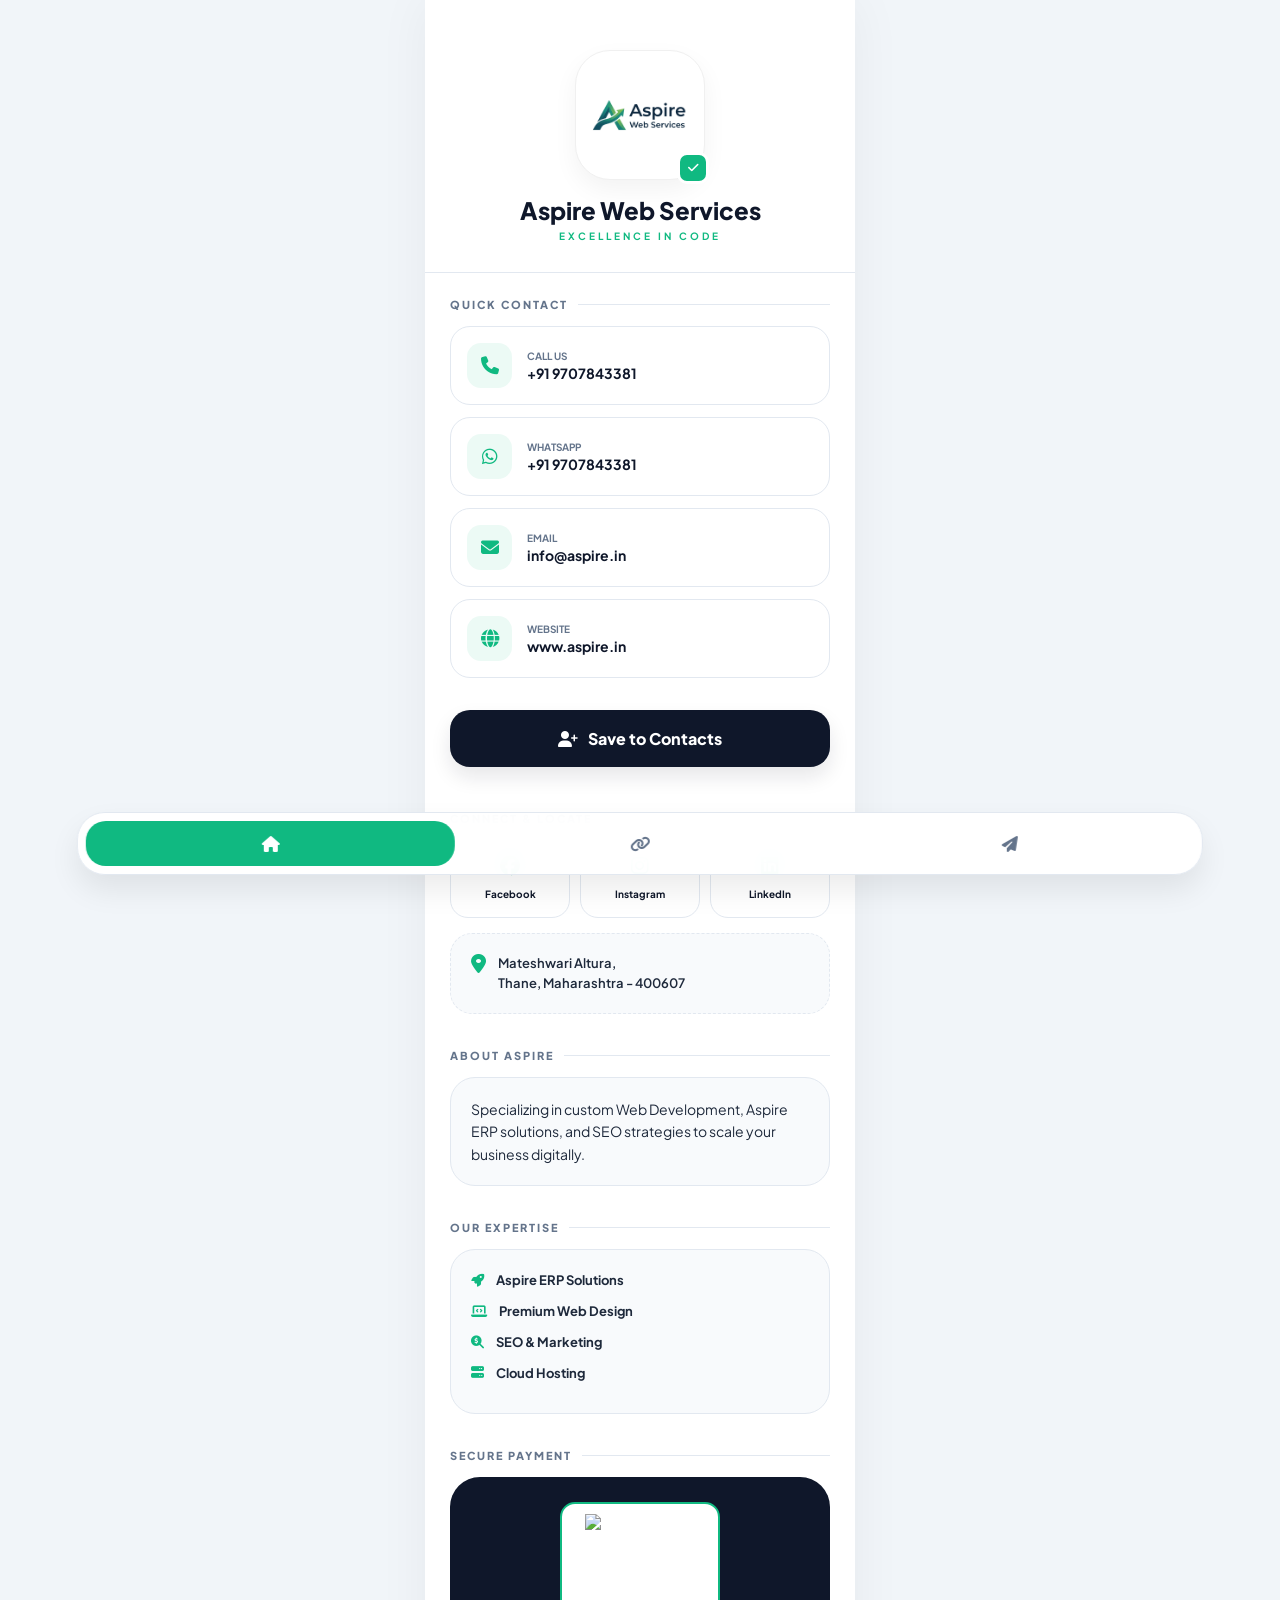
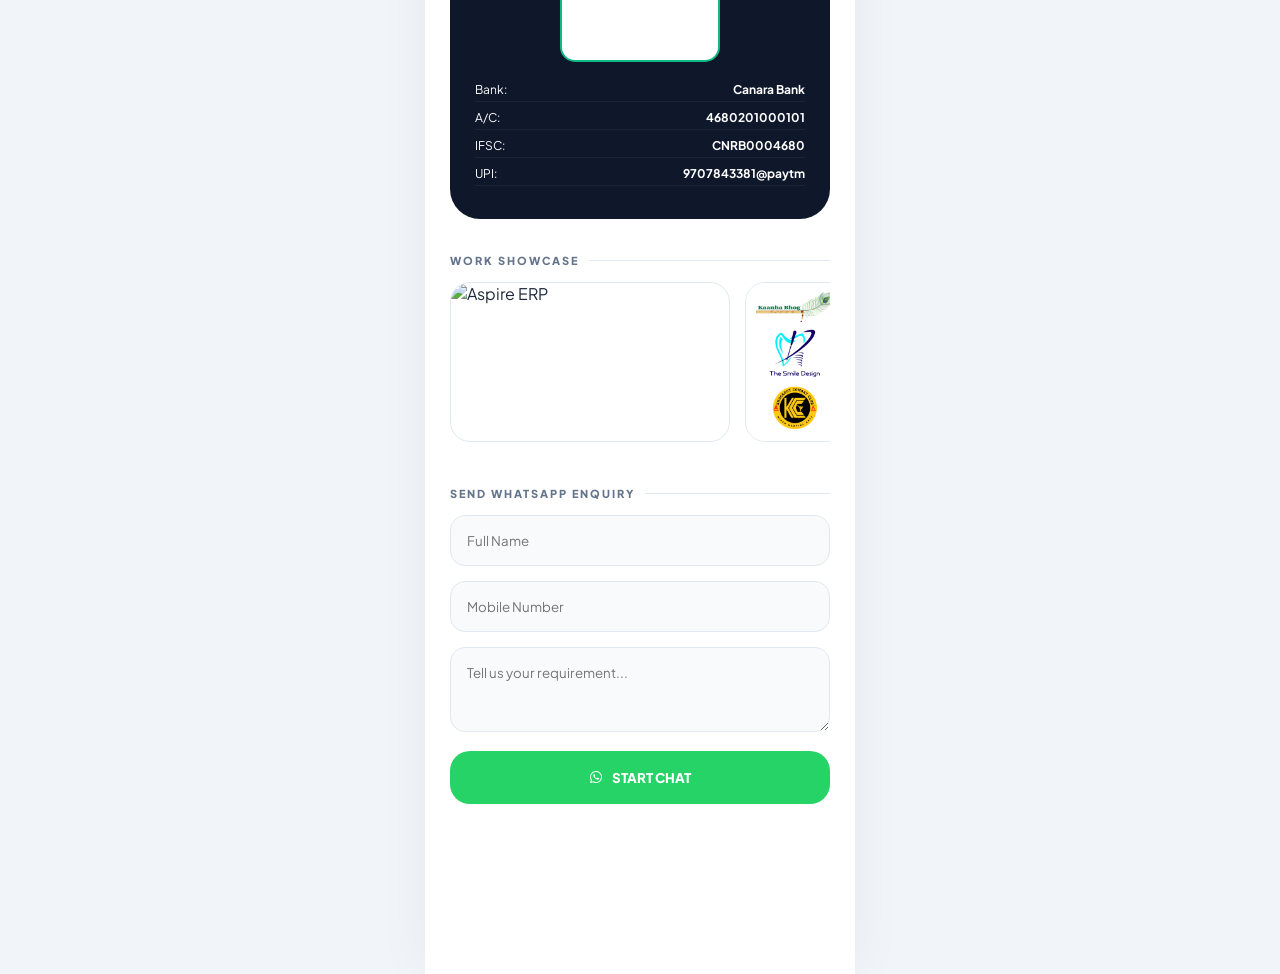
==== aspire-dvc.html @ 7f74c1c8 "Add files via upload" ====
<!DOCTYPE html>
<html lang="en">
<head>
    <meta charset="UTF-8">
    <meta name="viewport" content="width=device-width, initial-scale=1.0">
    <title>Aspire Web Services | Pro Digital Card</title>
    
    <link rel="stylesheet" href="https://cdnjs.cloudflare.com/ajax/libs/font-awesome/6.5.1/css/all.min.css">
    <link href="https://fonts.googleapis.com/css2?family=Plus+Jakarta+Sans:wght@300;400;600;800&display=swap" rel="stylesheet">
    
    <style>
        :root {
            --bg-body: #F1F5F9;
            --bg-card: #FFFFFF;
            --teal: #10B981;
            --blue-navy: #0F172A;
            --text-main: #1E293B;
            --text-sub: #64748B;
            --border: #E2E8F0;
        }

        * { margin: 0; padding: 0; box-sizing: border-box; font-family: 'Plus Jakarta Sans', sans-serif; scroll-behavior: smooth; }
        body { background: var(--bg-body); color: var(--text-main); display: flex; justify-content: center; }

        .app-shell { width: 100%; max-width: 430px; background: var(--bg-card); min-height: 100vh; position: relative; padding-bottom: 110px; box-shadow: 0 0 50px rgba(0,0,0,0.05); }

        /* --- HEADER --- */
        .header { padding: 50px 25px 30px; text-align: center; border-bottom: 1px solid var(--border); }
        .profile-wrap { width: 130px; height: 130px; margin: 0 auto 15px; background: #fff; border-radius: 35px; padding: 10px; box-shadow: 0 10px 25px rgba(0,0,0,0.05); border: 1px solid #f0f0f0; position: relative; }
        .profile-wrap img { width: 100%; height: 100%; border-radius: 25px; object-fit: contain; }
        .v-badge { position: absolute; bottom: -5px; right: -5px; background: var(--teal); width: 32px; height: 32px; border-radius: 10px; display: flex; align-items: center; justify-content: center; border: 3px solid #fff; color: #fff; font-size: 12px; }
        .name { font-size: 24px; font-weight: 800; color: var(--blue-navy); }
        .tag { color: var(--teal); font-size: 10px; font-weight: 700; letter-spacing: 3px; text-transform: uppercase; margin-top: 5px; }

        /* --- SECTIONS --- */
        .section { padding: 25px 25px 10px; }
        .sec-h { font-size: 11px; font-weight: 800; color: var(--text-sub); letter-spacing: 2px; text-transform: uppercase; margin-bottom: 15px; display: flex; align-items: center; gap: 10px; }
        .sec-h::after { content: ''; flex: 1; height: 1px; background: var(--border); }

        /* --- INFO CARDS --- */
        .info-card { display: flex; align-items: center; padding: 16px; background: #fff; border: 1px solid var(--border); border-radius: 20px; margin-bottom: 12px; text-decoration: none; transition: 0.3s; }
        .info-card:active { background: #f8fafc; border-color: var(--teal); }
        .info-icon { width: 45px; height: 45px; background: rgba(16, 185, 129, 0.08); border-radius: 14px; display: flex; align-items: center; justify-content: center; font-size: 18px; color: var(--teal); margin-right: 15px; }
        .info-data span { display: block; font-size: 10px; font-weight: 700; color: var(--text-sub); text-transform: uppercase; }
        .info-data b { display: block; font-size: 14px; color: var(--blue-navy); margin-top: 2px; }

        /* --- SAVE CONTACT --- */
        .action-wrap { padding: 10px 25px 20px; }
        .save-btn { width: 100%; padding: 18px; background: var(--blue-navy); color: #fff; border-radius: 20px; text-align: center; font-weight: 800; text-decoration: none; display: flex; align-items: center; justify-content: center; gap: 10px; box-shadow: 0 10px 20px rgba(15, 23, 42, 0.1); }

        /* --- SOCIAL & ADDRESS --- */
        .social-grid { display: grid; grid-template-columns: repeat(3, 1fr); gap: 10px; margin-bottom: 15px; }
        .social-btn { padding: 15px; background: #fff; border: 1px solid var(--border); border-radius: 18px; text-align: center; text-decoration: none; }
        .social-btn i { font-size: 20px; color: var(--teal); margin-bottom: 5px; display: block; }
        .social-btn span { font-size: 10px; font-weight: 700; color: var(--blue-navy); }

        .address-box { padding: 20px; background: #F8FAFC; border: 1px dashed var(--border); border-radius: 22px; display: flex; gap: 12px; }
        .address-box i { color: var(--teal); font-size: 20px; }
        .address-box p { font-size: 13px; font-weight: 600; line-height: 1.5; }

        /* --- ABOUT & SERVICES --- */
        .card-box { padding: 20px; background: #F8FAFC; border: 1px solid var(--border); border-radius: 25px; font-size: 14px; color: var(--text-main); line-height: 1.6; }
        .service-item { display: flex; align-items: center; gap: 12px; margin-bottom: 10px; font-weight: 700; font-size: 13px; }
        .service-item i { color: var(--teal); }

        /* --- PAYMENT --- */
        .pay-card { background: var(--blue-navy); color: #fff; padding: 25px; border-radius: 30px; text-align: center; }
        .qr-box { width: 160px; height: 160px; background: #fff; margin: 0 auto 20px; border-radius: 15px; padding: 10px; border: 2px solid var(--teal); }
        .qr-box img { width: 100%; height: 100%; object-fit: contain; }
        .pay-row { display: flex; justify-content: space-between; font-size: 12px; margin-bottom: 8px; border-bottom: 1px solid rgba(255,255,255,0.05); padding-bottom: 4px; }

        /* --- GALLERY --- */
        .gallery { display: flex; overflow-x: auto; gap: 15px; padding-bottom: 10px; scrollbar-width: none; }
        .gallery::-webkit-scrollbar { display: none; }
        .gallery-item { min-width: 280px; height: 160px; border-radius: 20px; overflow: hidden; border: 1px solid var(--border); }
        .gallery-item img { width: 100%; height: 100%; object-fit: cover; }

        /* --- FORM --- */
        .input-group { margin-bottom: 15px; }
        .input-group input, .input-group textarea { width: 100%; padding: 16px; border-radius: 15px; border: 1px solid var(--border); background: #F8FAFC; outline: none; }
        .wa-btn { width: 100%; padding: 18px; background: #25D366; color: #fff; border: none; border-radius: 20px; font-weight: 800; cursor: pointer; display: flex; align-items: center; justify-content: center; gap: 10px; }

        /* --- NAV --- */
        .nav-dock { position: fixed; bottom: 25px; left: 50%; transform: translateX(-50%); width: 88%; background: rgba(255,255,255,0.96); backdrop-filter: blur(15px); border: 1px solid var(--border); border-radius: 28px; display: flex; justify-content: space-around; padding: 8px; box-shadow: 0 15px 30px rgba(0,0,0,0.08); z-index: 1000; }
        .nav-link { color: var(--text-sub); text-decoration: none; padding: 12px; border-radius: 20px; flex: 1; text-align: center; }
        .nav-link.active { background: var(--teal); color: #fff; }
    </style>
</head>
<body>

<div class="app-shell">
    <header class="header" id="home">
        <div class="profile-wrap"><img src="images/Logo.png" alt="Logo"><div class="v-badge"><i class="fas fa-check"></i></div></div>
        <h1 class="name">Aspire Web Services</h1>
        <p class="tag">Excellence in Code</p>
    </header>

    <section class="section">
        <span class="sec-h">Quick Contact</span>
        <a href="tel:+919707843381" class="info-card">
            <div class="info-icon"><i class="fas fa-phone"></i></div>
            <div class="info-data"><span>Call Us</span><b>+91 9707843381</b></div>
        </a>
        <a href="https://wa.me/919707843381" class="info-card">
            <div class="info-icon"><i class="fab fa-whatsapp"></i></div>
            <div class="info-data"><span>WhatsApp</span><b>+91 9707843381</b></div>
        </a>
        <a href="mailto:info@aspire.in" class="info-card">
            <div class="info-icon"><i class="fas fa-envelope"></i></div>
            <div class="info-data"><span>Email</span><b>info@aspire.in</b></div>
        </a>
        <a href="https://www.aspire.in" class="info-card">
            <div class="info-icon"><i class="fas fa-globe"></i></div>
            <div class="info-data"><span>Website</span><b>www.aspire.in</b></div>
        </a>
    </section>

    <div class="action-wrap">
        <a href="#" class="save-btn vcard-download"><i class="fas fa-user-plus"></i> Save to Contacts</a>
    </div>

    <section class="section" id="links">
        <span class="sec-h">Connect & Locate</span>
        <div class="social-grid">
            <a href="#" class="social-btn"><i class="fab fa-facebook"></i><span>Facebook</span></a>
            <a href="#" class="social-btn"><i class="fab fa-instagram"></i><span>Instagram</span></a>
            <a href="#" class="social-btn"><i class="fab fa-linkedin"></i><span>LinkedIn</span></a>
        </div>
        <div class="address-box">
            <i class="fas fa-location-dot"></i>
            <p>Mateshwari Altura, <br>Thane, Maharashtra - 400607</p>
        </div>
    </section>

    <section class="section">
        <span class="sec-h">About Aspire</span>
        <div class="card-box">
            Specializing in custom Web Development, Aspire ERP solutions, and SEO strategies to scale your business digitally.
        </div>
    </section>

    <section class="section">
        <span class="sec-h">Our Expertise</span>
        <div class="card-box">
            <div class="service-item"><i class="fas fa-rocket"></i> Aspire ERP Solutions</div>
            <div class="service-item"><i class="fas fa-laptop-code"></i> Premium Web Design</div>
            <div class="service-item"><i class="fas fa-search-dollar"></i> SEO & Marketing</div>
            <div class="service-item"><i class="fas fa-server"></i> Cloud Hosting</div>
        </div>
    </section>

    <section class="section">
        <span class="sec-h">Secure Payment</span>
        <div class="pay-card">
            <div class="qr-box">
                <img src="images/payqr.jpeg" alt="Payment QR">
            </div>
            <div class="pay-row">Bank: <b>Canara Bank</b></div>
            <div class="pay-row">A/C: <b>4680201000101</b></div>
            <div class="pay-row">IFSC: <b>CNRB0004680</b></div>
            <div class="pay-row">UPI: <b>9707843381@paytm</b></div>
        </div>
    </section>

    <section class="section">
        <span class="sec-h">Work Showcase</span>
        <div class="gallery">
            <div class="gallery-item"><img src="images/erp-mockup.png" alt="Aspire ERP"></div>
            <div class="gallery-item"><img src="images/logodesigns.png" alt="Logo Portfolio"></div>
        </div>
    </section>

    <section class="section" id="contact" style="margin-bottom: 50px;">
        <span class="sec-h">Send WhatsApp Enquiry</span>
        <div class="input-group"><input type="text" id="wa-name" placeholder="Full Name"></div>
        <div class="input-group"><input type="tel" id="wa-phone" placeholder="Mobile Number"></div>
        <div class="input-group"><textarea id="wa-msg" rows="3" placeholder="Tell us your requirement..."></textarea></div>
        <button class="wa-btn" onclick="sendToWhatsApp()">
            <i class="fab fa-whatsapp"></i> START CHAT
        </button>
    </section>

    <nav class="nav-dock">
        <a href="#home" class="nav-link active"><i class="fas fa-home"></i></a>
        <a href="#links" class="nav-link"><i class="fas fa-link"></i></a>
        <a href="#contact" class="nav-link"><i class="fas fa-paper-plane"></i></a>
    </nav>
</div>

<script>
    function sendToWhatsApp() {
        const name = document.getElementById('wa-name').value;
        const phone = document.getElementById('wa-phone').value;
        const msg = document.getElementById('wa-msg').value;
        const number = "919707843381";
        const text = `*New Enquiry*%0A*Name:* ${name}%0A*Phone:* ${phone}%0A*Message:* ${msg}`;
        window.open(`https://wa.me/${number}?text=${text}`, '_blank');
    }

    document.querySelector('.vcard-download').addEventListener('click', function(e) {
        e.preventDefault();
        var vcard = "BEGIN:VCARD\nVERSION:3.0\nFN:Aspire Web Services\nTEL:+919707843381\nADR:;;Mateshwari Altura;Thane;Maharashtra;400607;India\nEND:VCARD";
        var blob = new Blob([vcard], { type: "text/vcard" });
        var url = window.URL.createObjectURL(blob);
        var a = document.createElement("a");
        a.href = url; a.download = "Aspire_Contact.vcf";
        document.body.appendChild(a); a.click();
    });
</script>

</body>
</html>
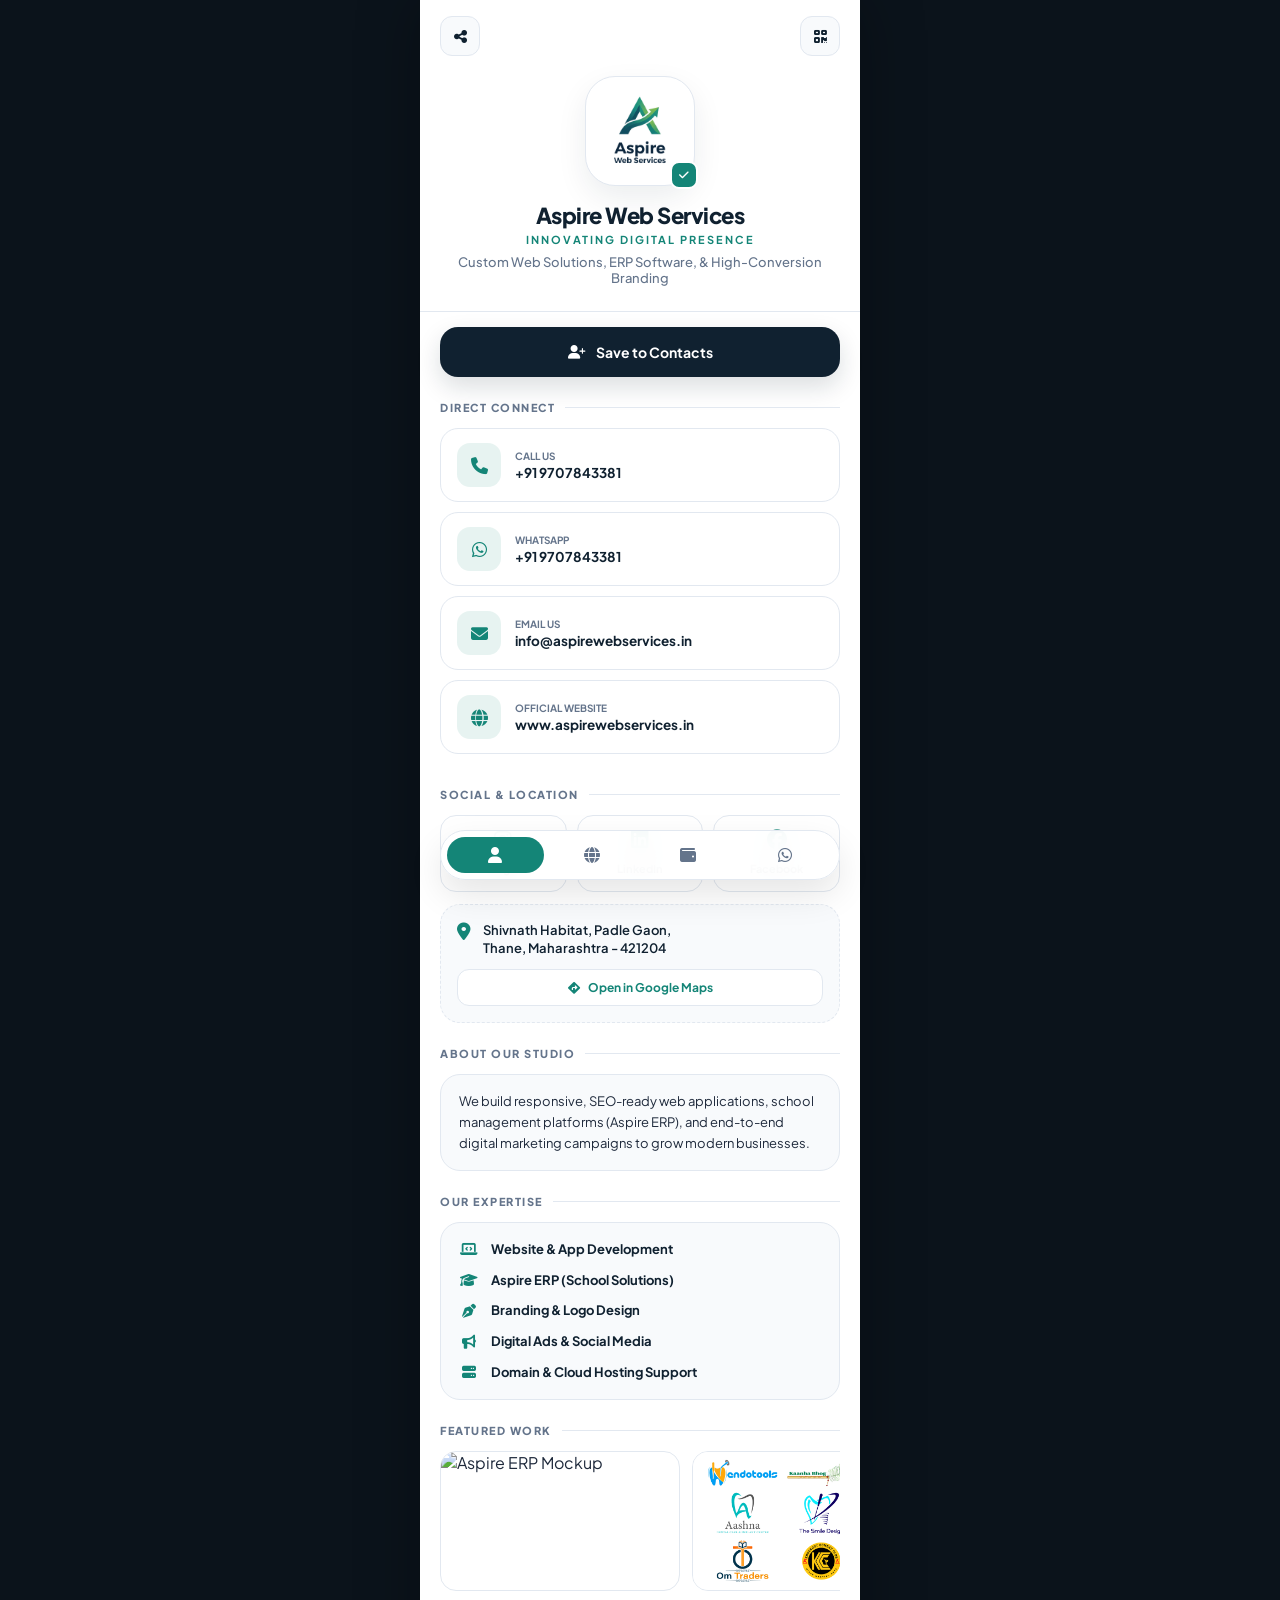
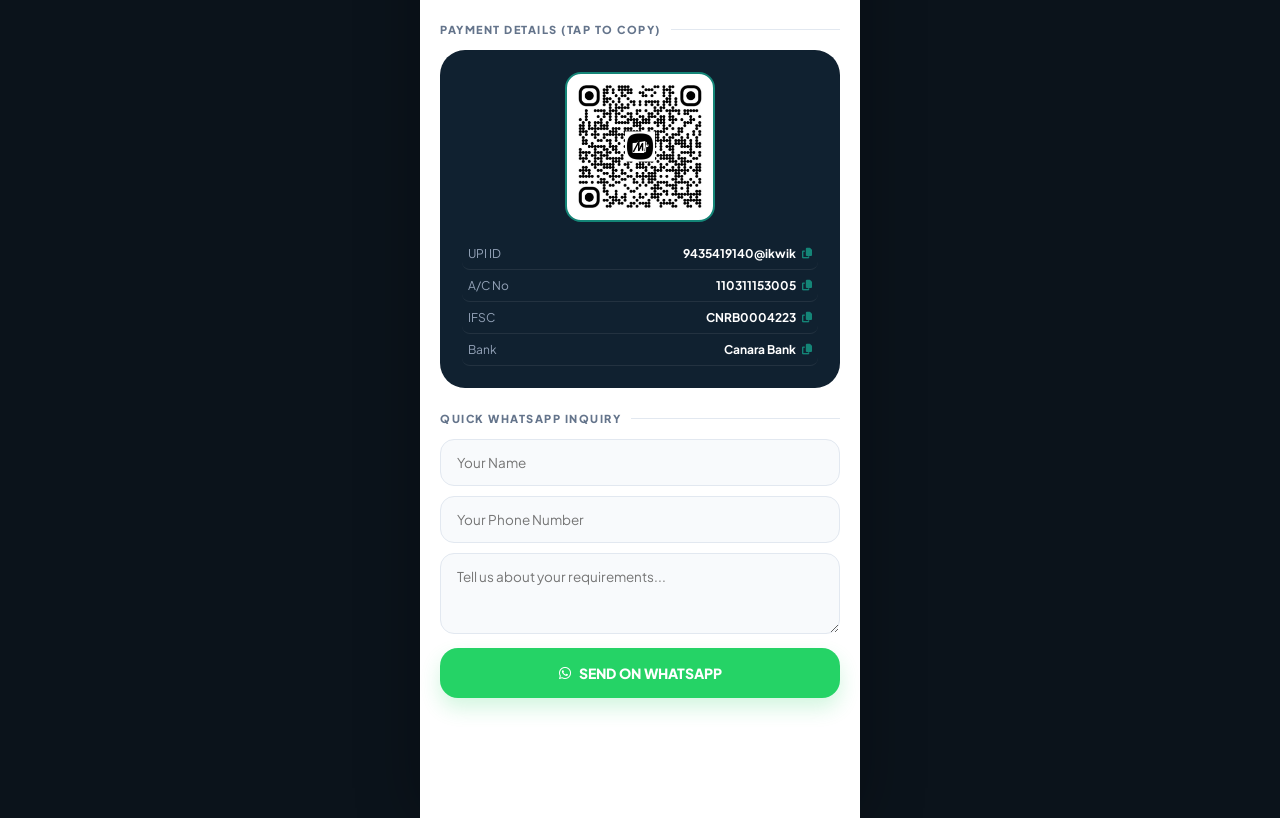
==== commit 279df8f6: "Update aspire-dvc.html" ====
--- a/aspire-dvc.html
+++ b/aspire-dvc.html
@@ -1,212 +1,866 @@
 <!DOCTYPE html>
 <html lang="en">
 <head>
-    <meta charset="UTF-8">
-    <meta name="viewport" content="width=device-width, initial-scale=1.0">
-    <title>Aspire Web Services | Pro Digital Card</title>
-    
-    <link rel="stylesheet" href="https://cdnjs.cloudflare.com/ajax/libs/font-awesome/6.5.1/css/all.min.css">
-    <link href="https://fonts.googleapis.com/css2?family=Plus+Jakarta+Sans:wght@300;400;600;800&display=swap" rel="stylesheet">
-    
-    <style>
-        :root {
-            --bg-body: #F1F5F9;
-            --bg-card: #FFFFFF;
-            --teal: #10B981;
-            --blue-navy: #0F172A;
-            --text-main: #1E293B;
-            --text-sub: #64748B;
-            --border: #E2E8F0;
-        }
-
-        * { margin: 0; padding: 0; box-sizing: border-box; font-family: 'Plus Jakarta Sans', sans-serif; scroll-behavior: smooth; }
-        body { background: var(--bg-body); color: var(--text-main); display: flex; justify-content: center; }
-
-        .app-shell { width: 100%; max-width: 430px; background: var(--bg-card); min-height: 100vh; position: relative; padding-bottom: 110px; box-shadow: 0 0 50px rgba(0,0,0,0.05); }
-
-        /* --- HEADER --- */
-        .header { padding: 50px 25px 30px; text-align: center; border-bottom: 1px solid var(--border); }
-        .profile-wrap { width: 130px; height: 130px; margin: 0 auto 15px; background: #fff; border-radius: 35px; padding: 10px; box-shadow: 0 10px 25px rgba(0,0,0,0.05); border: 1px solid #f0f0f0; position: relative; }
-        .profile-wrap img { width: 100%; height: 100%; border-radius: 25px; object-fit: contain; }
-        .v-badge { position: absolute; bottom: -5px; right: -5px; background: var(--teal); width: 32px; height: 32px; border-radius: 10px; display: flex; align-items: center; justify-content: center; border: 3px solid #fff; color: #fff; font-size: 12px; }
-        .name { font-size: 24px; font-weight: 800; color: var(--blue-navy); }
-        .tag { color: var(--teal); font-size: 10px; font-weight: 700; letter-spacing: 3px; text-transform: uppercase; margin-top: 5px; }
-
-        /* --- SECTIONS --- */
-        .section { padding: 25px 25px 10px; }
-        .sec-h { font-size: 11px; font-weight: 800; color: var(--text-sub); letter-spacing: 2px; text-transform: uppercase; margin-bottom: 15px; display: flex; align-items: center; gap: 10px; }
-        .sec-h::after { content: ''; flex: 1; height: 1px; background: var(--border); }
-
-        /* --- INFO CARDS --- */
-        .info-card { display: flex; align-items: center; padding: 16px; background: #fff; border: 1px solid var(--border); border-radius: 20px; margin-bottom: 12px; text-decoration: none; transition: 0.3s; }
-        .info-card:active { background: #f8fafc; border-color: var(--teal); }
-        .info-icon { width: 45px; height: 45px; background: rgba(16, 185, 129, 0.08); border-radius: 14px; display: flex; align-items: center; justify-content: center; font-size: 18px; color: var(--teal); margin-right: 15px; }
-        .info-data span { display: block; font-size: 10px; font-weight: 700; color: var(--text-sub); text-transform: uppercase; }
-        .info-data b { display: block; font-size: 14px; color: var(--blue-navy); margin-top: 2px; }
-
-        /* --- SAVE CONTACT --- */
-        .action-wrap { padding: 10px 25px 20px; }
-        .save-btn { width: 100%; padding: 18px; background: var(--blue-navy); color: #fff; border-radius: 20px; text-align: center; font-weight: 800; text-decoration: none; display: flex; align-items: center; justify-content: center; gap: 10px; box-shadow: 0 10px 20px rgba(15, 23, 42, 0.1); }
-
-        /* --- SOCIAL & ADDRESS --- */
-        .social-grid { display: grid; grid-template-columns: repeat(3, 1fr); gap: 10px; margin-bottom: 15px; }
-        .social-btn { padding: 15px; background: #fff; border: 1px solid var(--border); border-radius: 18px; text-align: center; text-decoration: none; }
-        .social-btn i { font-size: 20px; color: var(--teal); margin-bottom: 5px; display: block; }
-        .social-btn span { font-size: 10px; font-weight: 700; color: var(--blue-navy); }
-
-        .address-box { padding: 20px; background: #F8FAFC; border: 1px dashed var(--border); border-radius: 22px; display: flex; gap: 12px; }
-        .address-box i { color: var(--teal); font-size: 20px; }
-        .address-box p { font-size: 13px; font-weight: 600; line-height: 1.5; }
-
-        /* --- ABOUT & SERVICES --- */
-        .card-box { padding: 20px; background: #F8FAFC; border: 1px solid var(--border); border-radius: 25px; font-size: 14px; color: var(--text-main); line-height: 1.6; }
-        .service-item { display: flex; align-items: center; gap: 12px; margin-bottom: 10px; font-weight: 700; font-size: 13px; }
-        .service-item i { color: var(--teal); }
-
-        /* --- PAYMENT --- */
-        .pay-card { background: var(--blue-navy); color: #fff; padding: 25px; border-radius: 30px; text-align: center; }
-        .qr-box { width: 160px; height: 160px; background: #fff; margin: 0 auto 20px; border-radius: 15px; padding: 10px; border: 2px solid var(--teal); }
-        .qr-box img { width: 100%; height: 100%; object-fit: contain; }
-        .pay-row { display: flex; justify-content: space-between; font-size: 12px; margin-bottom: 8px; border-bottom: 1px solid rgba(255,255,255,0.05); padding-bottom: 4px; }
-
-        /* --- GALLERY --- */
-        .gallery { display: flex; overflow-x: auto; gap: 15px; padding-bottom: 10px; scrollbar-width: none; }
-        .gallery::-webkit-scrollbar { display: none; }
-        .gallery-item { min-width: 280px; height: 160px; border-radius: 20px; overflow: hidden; border: 1px solid var(--border); }
-        .gallery-item img { width: 100%; height: 100%; object-fit: cover; }
-
-        /* --- FORM --- */
-        .input-group { margin-bottom: 15px; }
-        .input-group input, .input-group textarea { width: 100%; padding: 16px; border-radius: 15px; border: 1px solid var(--border); background: #F8FAFC; outline: none; }
-        .wa-btn { width: 100%; padding: 18px; background: #25D366; color: #fff; border: none; border-radius: 20px; font-weight: 800; cursor: pointer; display: flex; align-items: center; justify-content: center; gap: 10px; }
-
-        /* --- NAV --- */
-        .nav-dock { position: fixed; bottom: 25px; left: 50%; transform: translateX(-50%); width: 88%; background: rgba(255,255,255,0.96); backdrop-filter: blur(15px); border: 1px solid var(--border); border-radius: 28px; display: flex; justify-content: space-around; padding: 8px; box-shadow: 0 15px 30px rgba(0,0,0,0.08); z-index: 1000; }
-        .nav-link { color: var(--text-sub); text-decoration: none; padding: 12px; border-radius: 20px; flex: 1; text-align: center; }
-        .nav-link.active { background: var(--teal); color: #fff; }
-    </style>
+  <meta charset="UTF-8">
+  <meta name="viewport" content="width=device-width, initial-scale=1.0, maximum-scale=1.0, user-scalable=no">
+  <title>Aspire Web Services | Pro Digital Card</title>
+  <meta name="theme-color" content="#102130">
+  <meta name="description" content="Digital Business Card of Aspire Web Services - Web Development, Branding, and Aspire ERP Solutions in Thane, Maharashtra.">
+  
+  <link rel="stylesheet" href="https://cdnjs.cloudflare.com/ajax/libs/font-awesome/6.5.1/css/all.min.css">
+  <link rel="preconnect" href="https://fonts.googleapis.com">
+  <link rel="preconnect" href="https://fonts.gstatic.com" crossorigin>
+  <link href="https://fonts.googleapis.com/css2?family=Plus+Jakarta+Sans:wght@400;500;600;700;800&display=swap" rel="stylesheet">
+  
+  <style>
+    :root {
+      --bg-body: #0b131b;
+      --bg-card: #FFFFFF;
+      --primary-teal: #148577;
+      --teal-light: rgba(20, 133, 119, 0.1);
+      --secondary-navy: #102130;
+      --text-main: #1e293b;
+      --text-sub: #64748b;
+      --border: #e2e8f0;
+      --surface: #f8fafc;
+      --whatsapp: #25D366;
+    }
+
+    * {
+      margin: 0;
+      padding: 0;
+      box-sizing: border-box;
+      font-family: 'Plus Jakarta Sans', sans-serif;
+      -webkit-tap-highlight-color: transparent;
+    }
+
+    html {
+      scroll-behavior: smooth;
+    }
+
+    body {
+      background: var(--bg-body);
+      color: var(--text-main);
+      display: flex;
+      justify-content: center;
+      min-height: 100vh;
+      padding: 0;
+    }
+
+    .app-shell {
+      width: 100%;
+      max-width: 440px;
+      background: var(--bg-card);
+      min-height: 100vh;
+      position: relative;
+      padding-bottom: 120px;
+      box-shadow: 0 0 60px rgba(0, 0, 0, 0.3);
+    }
+
+    /* Top Utility Actions */
+    .top-actions {
+      display: flex;
+      justify-content: space-between;
+      align-items: center;
+      padding: 16px 20px 0;
+    }
+
+    .icon-btn {
+      width: 40px;
+      height: 40px;
+      border-radius: 12px;
+      background: var(--surface);
+      border: 1px solid var(--border);
+      color: var(--secondary-navy);
+      display: flex;
+      align-items: center;
+      justify-content: center;
+      cursor: pointer;
+      font-size: 15px;
+      transition: all 0.2s ease;
+    }
+
+    .icon-btn:active {
+      transform: scale(0.92);
+      background: var(--teal-light);
+      color: var(--primary-teal);
+    }
+
+    /* Header */
+    .header {
+      padding: 20px 25px 25px;
+      text-align: center;
+      border-bottom: 1px solid var(--border);
+    }
+
+    .profile-wrap {
+      width: 110px;
+      height: 110px;
+      margin: 0 auto 15px;
+      background: #fff;
+      border-radius: 30px;
+      padding: 8px;
+      box-shadow: 0 12px 30px rgba(16, 33, 48, 0.08);
+      border: 1px solid var(--border);
+      position: relative;
+    }
+
+    .profile-wrap img {
+      width: 100%;
+      height: 100%;
+      border-radius: 22px;
+      object-fit: contain;
+    }
+
+    .v-badge {
+      position: absolute;
+      bottom: -4px;
+      right: -4px;
+      background: var(--primary-teal);
+      width: 28px;
+      height: 28px;
+      border-radius: 9px;
+      display: flex;
+      align-items: center;
+      justify-content: center;
+      border: 2px solid #fff;
+      color: #fff;
+      font-size: 11px;
+    }
+
+    .name {
+      font-size: 22px;
+      font-weight: 800;
+      color: var(--secondary-navy);
+      letter-spacing: -0.5px;
+    }
+
+    .tag {
+      color: var(--primary-teal);
+      font-size: 11px;
+      font-weight: 700;
+      letter-spacing: 2px;
+      text-transform: uppercase;
+      margin-top: 4px;
+    }
+
+    .sub-bio {
+      font-size: 13px;
+      color: var(--text-sub);
+      margin-top: 8px;
+      font-weight: 500;
+      padding: 0 10px;
+    }
+
+    /* Section Layout */
+    .section {
+      padding: 24px 20px 0;
+    }
+
+    .sec-h {
+      font-size: 11px;
+      font-weight: 800;
+      color: var(--text-sub);
+      letter-spacing: 1.5px;
+      text-transform: uppercase;
+      margin-bottom: 14px;
+      display: flex;
+      align-items: center;
+      gap: 10px;
+    }
+
+    .sec-h::after {
+      content: '';
+      flex: 1;
+      height: 1px;
+      background: var(--border);
+    }
+
+    /* Info Cards */
+    .info-card {
+      display: flex;
+      align-items: center;
+      padding: 14px 16px;
+      background: #fff;
+      border: 1px solid var(--border);
+      border-radius: 18px;
+      margin-bottom: 10px;
+      text-decoration: none;
+      transition: transform 0.2s ease, border-color 0.2s ease;
+    }
+
+    .info-card:active {
+      transform: scale(0.98);
+      border-color: var(--primary-teal);
+      background: var(--surface);
+    }
+
+    .info-icon {
+      width: 44px;
+      height: 44px;
+      background: var(--teal-light);
+      border-radius: 13px;
+      display: flex;
+      align-items: center;
+      justify-content: center;
+      font-size: 17px;
+      color: var(--primary-teal);
+      margin-right: 14px;
+      flex-shrink: 0;
+    }
+
+    .info-data span {
+      display: block;
+      font-size: 10px;
+      font-weight: 700;
+      color: var(--text-sub);
+      text-transform: uppercase;
+    }
+
+    .info-data b {
+      display: block;
+      font-size: 13.5px;
+      color: var(--secondary-navy);
+      margin-top: 2px;
+      word-break: break-all;
+    }
+
+    /* Save Contact Button */
+    .action-wrap {
+      padding: 15px 20px 0;
+    }
+
+    .save-btn {
+      width: 100%;
+      padding: 16px;
+      background: var(--secondary-navy);
+      color: #fff;
+      border-radius: 18px;
+      text-align: center;
+      font-weight: 700;
+      font-size: 14px;
+      border: none;
+      cursor: pointer;
+      display: flex;
+      align-items: center;
+      justify-content: center;
+      gap: 10px;
+      box-shadow: 0 10px 25px rgba(16, 33, 48, 0.15);
+      transition: transform 0.2s ease, background-color 0.2s ease;
+    }
+
+    .save-btn:active {
+      transform: scale(0.98);
+      background: #193147;
+    }
+
+    /* Social Grid */
+    .social-grid {
+      display: grid;
+      grid-template-columns: repeat(3, 1fr);
+      gap: 10px;
+      margin-bottom: 12px;
+    }
+
+    .social-btn {
+      padding: 14px 10px;
+      background: #fff;
+      border: 1px solid var(--border);
+      border-radius: 16px;
+      text-align: center;
+      text-decoration: none;
+      transition: all 0.2s ease;
+    }
+
+    .social-btn:active {
+      transform: scale(0.95);
+      border-color: var(--primary-teal);
+      background: var(--surface);
+    }
+
+    .social-btn i {
+      font-size: 20px;
+      color: var(--primary-teal);
+      margin-bottom: 6px;
+      display: block;
+    }
+
+    .social-btn span {
+      font-size: 11px;
+      font-weight: 700;
+      color: var(--secondary-navy);
+    }
+
+    /* Address & Maps */
+    .address-card {
+      padding: 16px;
+      background: var(--surface);
+      border: 1px dashed var(--border);
+      border-radius: 20px;
+      display: flex;
+      flex-direction: column;
+      gap: 12px;
+    }
+
+    .address-details {
+      display: flex;
+      gap: 12px;
+      align-items: flex-start;
+    }
+
+    .address-details i {
+      color: var(--primary-teal);
+      font-size: 18px;
+      margin-top: 2px;
+    }
+
+    .address-details p {
+      font-size: 13px;
+      font-weight: 600;
+      line-height: 1.4;
+      color: var(--secondary-navy);
+    }
+
+    .maps-btn {
+      display: inline-flex;
+      align-items: center;
+      justify-content: center;
+      gap: 8px;
+      width: 100%;
+      padding: 10px;
+      background: #fff;
+      border: 1px solid var(--border);
+      border-radius: 12px;
+      font-size: 12px;
+      font-weight: 700;
+      color: var(--primary-teal);
+      text-decoration: none;
+    }
+
+    .maps-btn:active {
+      background: var(--teal-light);
+    }
+
+    /* Card Boxes & Services */
+    .card-box {
+      padding: 16px 18px;
+      background: var(--surface);
+      border: 1px solid var(--border);
+      border-radius: 20px;
+      font-size: 13px;
+      color: var(--text-main);
+      line-height: 1.6;
+    }
+
+    .service-item {
+      display: flex;
+      align-items: center;
+      gap: 12px;
+      margin-bottom: 10px;
+      font-weight: 700;
+      font-size: 13px;
+      color: var(--secondary-navy);
+    }
+
+    .service-item:last-child {
+      margin-bottom: 0;
+    }
+
+    .service-item i {
+      color: var(--primary-teal);
+      font-size: 14px;
+      width: 20px;
+      text-align: center;
+    }
+
+    /* Payment Card & Copyable Rows */
+    .pay-card {
+      background: var(--secondary-navy);
+      color: #fff;
+      padding: 22px;
+      border-radius: 25px;
+      text-align: center;
+    }
+
+    .qr-box {
+      width: 150px;
+      height: 150px;
+      background: #fff;
+      margin: 0 auto 16px;
+      border-radius: 16px;
+      padding: 8px;
+      border: 2px solid var(--primary-teal);
+    }
+
+    .qr-box img {
+      width: 100%;
+      height: 100%;
+      object-fit: contain;
+    }
+
+    .pay-row {
+      display: flex;
+      justify-content: space-between;
+      align-items: center;
+      font-size: 12px;
+      padding: 8px 6px;
+      border-bottom: 1px solid rgba(255, 255, 255, 0.08);
+      cursor: pointer;
+      user-select: none;
+      border-radius: 8px;
+      transition: background 0.2s;
+    }
+
+    .pay-row:hover, .pay-row:active {
+      background: rgba(255, 255, 255, 0.05);
+    }
+
+    .pay-row span {
+      color: #94a3b8;
+    }
+
+    .pay-row b {
+      color: #fff;
+      display: flex;
+      align-items: center;
+      gap: 6px;
+    }
+
+    .pay-row b i {
+      font-size: 11px;
+      color: var(--primary-teal);
+    }
+
+    /* Gallery */
+    .gallery {
+      display: flex;
+      overflow-x: auto;
+      gap: 12px;
+      padding-bottom: 8px;
+      scrollbar-width: none;
+    }
+
+    .gallery::-webkit-scrollbar {
+      display: none;
+    }
+
+    .gallery-item {
+      min-width: 240px;
+      height: 140px;
+      border-radius: 16px;
+      overflow: hidden;
+      border: 1px solid var(--border);
+      flex-shrink: 0;
+    }
+
+    .gallery-item img {
+      width: 100%;
+      height: 100%;
+      object-fit: cover;
+    }
+
+    /* Form */
+    .input-group {
+      margin-bottom: 10px;
+    }
+
+    .input-group input,
+    .input-group textarea {
+      width: 100%;
+      padding: 14px 16px;
+      border-radius: 14px;
+      border: 1px solid var(--border);
+      background: var(--surface);
+      outline: none;
+      font-size: 13.5px;
+      color: var(--secondary-navy);
+      font-family: inherit;
+    }
+
+    .input-group input:focus,
+    .input-group textarea:focus {
+      border-color: var(--primary-teal);
+      background: #fff;
+    }
+
+    .wa-btn {
+      width: 100%;
+      padding: 16px;
+      background: var(--whatsapp);
+      color: #fff;
+      border: none;
+      border-radius: 18px;
+      font-weight: 800;
+      font-size: 14px;
+      cursor: pointer;
+      display: flex;
+      align-items: center;
+      justify-content: center;
+      gap: 8px;
+      box-shadow: 0 10px 20px rgba(37, 211, 102, 0.2);
+    }
+
+    .wa-btn:active {
+      transform: scale(0.98);
+    }
+
+    /* Navigation Dock */
+    .nav-dock {
+      position: fixed;
+      bottom: 20px;
+      left: 50%;
+      transform: translateX(-50%);
+      width: calc(100% - 40px);
+      max-width: 400px;
+      background: rgba(255, 255, 255, 0.94);
+      backdrop-filter: blur(16px);
+      -webkit-backdrop-filter: blur(16px);
+      border: 1px solid var(--border);
+      border-radius: 25px;
+      display: flex;
+      justify-content: space-around;
+      padding: 6px;
+      box-shadow: 0 15px 35px rgba(0, 0, 0, 0.1);
+      z-index: 1000;
+    }
+
+    .nav-link {
+      color: var(--text-sub);
+      text-decoration: none;
+      padding: 10px;
+      border-radius: 18px;
+      flex: 1;
+      text-align: center;
+      font-size: 16px;
+      display: flex;
+      align-items: center;
+      justify-content: center;
+      transition: all 0.2s;
+    }
+
+    .nav-link.active {
+      background: var(--primary-teal);
+      color: #fff;
+    }
+
+    /* Notification Toast */
+    .toast {
+      position: fixed;
+      top: 20px;
+      left: 50%;
+      transform: translateX(-50%) translateY(-50px);
+      background: var(--secondary-navy);
+      color: #fff;
+      padding: 10px 20px;
+      border-radius: 30px;
+      font-size: 12px;
+      font-weight: 600;
+      display: flex;
+      align-items: center;
+      gap: 8px;
+      opacity: 0;
+      pointer-events: none;
+      transition: transform 0.3s cubic-bezier(0.175, 0.885, 0.32, 1.275), opacity 0.3s ease;
+      z-index: 9999;
+      box-shadow: 0 10px 20px rgba(0, 0, 0, 0.2);
+    }
+
+    .toast.show {
+      opacity: 1;
+      transform: translateX(-50%) translateY(0);
+    }
+  </style>
 </head>
 <body>
 
+<div class="toast" id="toast"><i class="fas fa-check-circle" style="color: var(--primary-teal);"></i> <span id="toast-text">Copied</span></div>
+
 <div class="app-shell">
-    <header class="header" id="home">
-        <div class="profile-wrap"><img src="images/Logo.png" alt="Logo"><div class="v-badge"><i class="fas fa-check"></i></div></div>
-        <h1 class="name">Aspire Web Services</h1>
-        <p class="tag">Excellence in Code</p>
-    </header>
-
-    <section class="section">
-        <span class="sec-h">Quick Contact</span>
-        <a href="tel:+919707843381" class="info-card">
-            <div class="info-icon"><i class="fas fa-phone"></i></div>
-            <div class="info-data"><span>Call Us</span><b>+91 9707843381</b></div>
-        </a>
-        <a href="https://wa.me/919707843381" class="info-card">
-            <div class="info-icon"><i class="fab fa-whatsapp"></i></div>
-            <div class="info-data"><span>WhatsApp</span><b>+91 9707843381</b></div>
-        </a>
-        <a href="mailto:info@aspire.in" class="info-card">
-            <div class="info-icon"><i class="fas fa-envelope"></i></div>
-            <div class="info-data"><span>Email</span><b>info@aspire.in</b></div>
-        </a>
-        <a href="https://www.aspire.in" class="info-card">
-            <div class="info-icon"><i class="fas fa-globe"></i></div>
-            <div class="info-data"><span>Website</span><b>www.aspire.in</b></div>
-        </a>
-    </section>
-
-    <div class="action-wrap">
-        <a href="#" class="save-btn vcard-download"><i class="fas fa-user-plus"></i> Save to Contacts</a>
-    </div>
-
-    <section class="section" id="links">
-        <span class="sec-h">Connect & Locate</span>
-        <div class="social-grid">
-            <a href="#" class="social-btn"><i class="fab fa-facebook"></i><span>Facebook</span></a>
-            <a href="#" class="social-btn"><i class="fab fa-instagram"></i><span>Instagram</span></a>
-            <a href="#" class="social-btn"><i class="fab fa-linkedin"></i><span>LinkedIn</span></a>
-        </div>
-        <div class="address-box">
-            <i class="fas fa-location-dot"></i>
-            <p>Mateshwari Altura, <br>Thane, Maharashtra - 400607</p>
-        </div>
-    </section>
-
-    <section class="section">
-        <span class="sec-h">About Aspire</span>
-        <div class="card-box">
-            Specializing in custom Web Development, Aspire ERP solutions, and SEO strategies to scale your business digitally.
-        </div>
-    </section>
-
-    <section class="section">
-        <span class="sec-h">Our Expertise</span>
-        <div class="card-box">
-            <div class="service-item"><i class="fas fa-rocket"></i> Aspire ERP Solutions</div>
-            <div class="service-item"><i class="fas fa-laptop-code"></i> Premium Web Design</div>
-            <div class="service-item"><i class="fas fa-search-dollar"></i> SEO & Marketing</div>
-            <div class="service-item"><i class="fas fa-server"></i> Cloud Hosting</div>
-        </div>
-    </section>
-
-    <section class="section">
-        <span class="sec-h">Secure Payment</span>
-        <div class="pay-card">
-            <div class="qr-box">
-                <img src="images/payqr.jpeg" alt="Payment QR">
-            </div>
-            <div class="pay-row">Bank: <b>Canara Bank</b></div>
-            <div class="pay-row">A/C: <b>4680201000101</b></div>
-            <div class="pay-row">IFSC: <b>CNRB0004680</b></div>
-            <div class="pay-row">UPI: <b>9707843381@paytm</b></div>
-        </div>
-    </section>
-
-    <section class="section">
-        <span class="sec-h">Work Showcase</span>
-        <div class="gallery">
-            <div class="gallery-item"><img src="images/erp-mockup.png" alt="Aspire ERP"></div>
-            <div class="gallery-item"><img src="images/logodesigns.png" alt="Logo Portfolio"></div>
-        </div>
-    </section>
-
-    <section class="section" id="contact" style="margin-bottom: 50px;">
-        <span class="sec-h">Send WhatsApp Enquiry</span>
-        <div class="input-group"><input type="text" id="wa-name" placeholder="Full Name"></div>
-        <div class="input-group"><input type="tel" id="wa-phone" placeholder="Mobile Number"></div>
-        <div class="input-group"><textarea id="wa-msg" rows="3" placeholder="Tell us your requirement..."></textarea></div>
-        <button class="wa-btn" onclick="sendToWhatsApp()">
-            <i class="fab fa-whatsapp"></i> START CHAT
-        </button>
-    </section>
-
-    <nav class="nav-dock">
-        <a href="#home" class="nav-link active"><i class="fas fa-home"></i></a>
-        <a href="#links" class="nav-link"><i class="fas fa-link"></i></a>
-        <a href="#contact" class="nav-link"><i class="fas fa-paper-plane"></i></a>
-    </nav>
+  <!-- Top Utility Actions -->
+  <div class="top-actions">
+    <button class="icon-btn" id="shareBtn" aria-label="Share Card" title="Share Digital Card">
+      <i class="fas fa-share-nodes"></i>
+    </button>
+    <button class="icon-btn" id="qrBtn" onclick="document.getElementById('payment-sec').scrollIntoView({behavior: 'smooth'})" aria-label="Pay QR" title="Scan QR Code">
+      <i class="fas fa-qrcode"></i>
+    </button>
+  </div>
+
+  <!-- Header -->
+  <header class="header" id="home">
+    <div class="profile-wrap">
+      <img src="images/Logo.jpg" alt="Aspire Logo" onerror="this.src='https://via.placeholder.com/150?text=AWS'">
+      <div class="v-badge" title="Verified Business"><i class="fas fa-check"></i></div>
+    </div>
+    <h1 class="name">Aspire Web Services</h1>
+    <p class="tag">Innovating Digital Presence</p>
+    <p class="sub-bio">Custom Web Solutions, ERP Software, & High-Conversion Branding</p>
+  </header>
+
+  <!-- Save to Contacts Button -->
+  <div class="action-wrap">
+    <button class="save-btn" id="vcardBtn">
+      <i class="fas fa-user-plus"></i> Save to Contacts
+    </button>
+  </div>
+
+  <!-- Contact Section -->
+  <section class="section" id="contact-info">
+    <span class="sec-h">Direct Connect</span>
+    
+    <a href="tel:+919707843381" class="info-card">
+      <div class="info-icon"><i class="fas fa-phone"></i></div>
+      <div class="info-data"><span>Call Us</span><b>+91 9707843381</b></div>
+    </a>
+    
+    <a href="https://wa.me/919707843381?text=Hi%20Aspire%20Web%20Services,%20I'm%20reaching%20out%20via%20your%20Digital%20Card." target="_blank" class="info-card">
+      <div class="info-icon"><i class="fab fa-whatsapp"></i></div>
+      <div class="info-data"><span>WhatsApp</span><b>+91 9707843381</b></div>
+    </a>
+    
+    <a href="mailto:info@aspirewebservices.in" class="info-card">
+      <div class="info-icon"><i class="fas fa-envelope"></i></div>
+      <div class="info-data"><span>Email Us</span><b>info@aspirewebservices.in</b></div>
+    </a>
+    
+    <a href="https://www.aspirewebservices.in" target="_blank" class="info-card">
+      <div class="info-icon"><i class="fas fa-globe"></i></div>
+      <div class="info-data"><span>Official Website</span><b>www.aspirewebservices.in</b></div>
+    </a>
+  </section>
+
+  <!-- Connect & Social Section -->
+  <section class="section" id="links">
+    <span class="sec-h">Social & Location</span>
+    <div class="social-grid">
+      <a href="https://www.instagram.com/aspirewebservices/" target="_blank" class="social-btn">
+        <i class="fab fa-instagram"></i>
+        <span>Instagram</span>
+      </a>
+      <a href="https://in.linkedin.com/company/aspire-web-studio" target="_blank" class="social-btn">
+        <i class="fab fa-linkedin"></i>
+        <span>LinkedIn</span>
+      </a>
+      <a href="https://www.facebook.com/aspirewebstudio/" target="_blank" class="social-btn">
+        <i class="fab fa-facebook"></i>
+        <span>Facebook</span>
+      </a>
+    </div>
+
+    <div class="address-card">
+      <div class="address-details">
+        <i class="fas fa-location-dot"></i>
+        <p>Shivnath Habitat, Padle Gaon, <br>Thane, Maharashtra - 421204</p>
+      </div>
+      <a href="https://www.google.com/maps/search/?api=1&query=Shivnath+Habitat+Padle+Gaon+Thane+421204" target="_blank" class="maps-btn">
+        <i class="fas fa-diamond-turn-right"></i> Open in Google Maps
+      </a>
+    </div>
+  </section>
+
+  <!-- About Section -->
+  <section class="section">
+    <span class="sec-h">About Our Studio</span>
+    <div class="card-box">
+      We build responsive, SEO-ready web applications, school management platforms (Aspire ERP), and end-to-end digital marketing campaigns to grow modern businesses.
+    </div>
+  </section>
+
+  <!-- Services / Expertise -->
+  <section class="section">
+    <span class="sec-h">Our Expertise</span>
+    <div class="card-box">
+      <div class="service-item"><i class="fas fa-laptop-code"></i> Website & App Development</div>
+      <div class="service-item"><i class="fas fa-graduation-cap"></i> Aspire ERP (School Solutions)</div>
+      <div class="service-item"><i class="fas fa-pen-nib"></i> Branding & Logo Design</div>
+      <div class="service-item"><i class="fas fa-bullhorn"></i> Digital Ads & Social Media</div>
+      <div class="service-item"><i class="fas fa-server"></i> Domain & Cloud Hosting Support</div>
+    </div>
+  </section>
+
+  <!-- Work Showcase -->
+  <section class="section">
+    <span class="sec-h">Featured Work</span>
+    <div class="gallery">
+      <div class="gallery-item"><img src="images/erp-mockup.png" alt="Aspire ERP Mockup"></div>
+      <div class="gallery-item"><img src="images/logodesigns.png" alt="Logo Portfolio"></div>
+      <div class="gallery-item"><img src="images/socialmediaposts.png" alt="Social Media Graphics"></div>
+      <div class="gallery-item"><img src="images/project1.png" alt="Web Projects"></div>
+    </div>
+  </section>
+
+  <!-- Secure Payment Card -->
+  <section class="section" id="payment-sec">
+    <span class="sec-h">Payment Details (Tap to Copy)</span>
+    <div class="pay-card">
+      <div class="qr-box">
+        <img src="images/payqr.jpeg" alt="Payment QR Code">
+      </div>
+      <div class="pay-row" onclick="copyText('9435419140@ikwik', 'UPI ID')">
+        <span>UPI ID</span>
+        <b>9435419140@ikwik <i class="fas fa-copy"></i></b>
+      </div>
+      <div class="pay-row" onclick="copyText('110311153005', 'Account Number')">
+        <span>A/C No</span>
+        <b>110311153005 <i class="fas fa-copy"></i></b>
+      </div>
+      <div class="pay-row" onclick="copyText('CNRB0004223', 'IFSC Code')">
+        <span>IFSC</span>
+        <b>CNRB0004223 <i class="fas fa-copy"></i></b>
+      </div>
+      <div class="pay-row" onclick="copyText('Canara Bank', 'Bank Name')">
+        <span>Bank</span>
+        <b>Canara Bank <i class="fas fa-copy"></i></b>
+      </div>
+    </div>
+  </section>
+
+  <!-- WhatsApp Enquiry Form -->
+  <section class="section" id="contact">
+    <span class="sec-h">Quick WhatsApp Inquiry</span>
+    <div class="input-group">
+      <input type="text" id="wa-name" placeholder="Your Name" autocomplete="name">
+    </div>
+    <div class="input-group">
+      <input type="tel" id="wa-phone" placeholder="Your Phone Number" autocomplete="tel">
+    </div>
+    <div class="input-group">
+      <textarea id="wa-msg" rows="3" placeholder="Tell us about your requirements..."></textarea>
+    </div>
+    <button class="wa-btn" onclick="sendToWhatsApp()">
+      <i class="fab fa-whatsapp"></i> SEND ON WHATSAPP
+    </button>
+  </section>
+
+  <!-- Fixed Bottom Navigation Dock -->
+  <nav class="nav-dock">
+    <a href="#home" class="nav-link active" aria-label="Home"><i class="fas fa-user"></i></a>
+    <a href="#links" class="nav-link" aria-label="Links"><i class="fas fa-globe"></i></a>
+    <a href="#payment-sec" class="nav-link" aria-label="Payment"><i class="fas fa-wallet"></i></a>
+    <a href="#contact" class="nav-link" aria-label="Contact"><i class="fab fa-whatsapp"></i></a>
+  </nav>
 </div>
 
 <script>
-    function sendToWhatsApp() {
-        const name = document.getElementById('wa-name').value;
-        const phone = document.getElementById('wa-phone').value;
-        const msg = document.getElementById('wa-msg').value;
-        const number = "919707843381";
-        const text = `*New Enquiry*%0A*Name:* ${name}%0A*Phone:* ${phone}%0A*Message:* ${msg}`;
-        window.open(`https://wa.me/${number}?text=${text}`, '_blank');
-    }
-
-    document.querySelector('.vcard-download').addEventListener('click', function(e) {
-        e.preventDefault();
-        var vcard = "BEGIN:VCARD\nVERSION:3.0\nFN:Aspire Web Services\nTEL:+919707843381\nADR:;;Mateshwari Altura;Thane;Maharashtra;400607;India\nEND:VCARD";
-        var blob = new Blob([vcard], { type: "text/vcard" });
-        var url = window.URL.createObjectURL(blob);
-        var a = document.createElement("a");
-        a.href = url; a.download = "Aspire_Contact.vcf";
-        document.body.appendChild(a); a.click();
+  // Toast Alert Notification
+  function showToast(text) {
+    const toast = document.getElementById('toast');
+    const toastText = document.getElementById('toast-text');
+    toastText.textContent = text;
+    toast.classList.add('show');
+    setTimeout(() => {
+      toast.classList.remove('show');
+    }, 2200);
+  }
+
+  // 1-Click Copy Utility
+  function copyText(val, label) {
+    if (navigator.clipboard && window.isSecureContext) {
+      navigator.clipboard.writeText(val).then(() => {
+        showToast(`Copied ${label}!`);
+      });
+    } else {
+      const tempInput = document.createElement('input');
+      tempInput.value = val;
+      document.body.appendChild(tempInput);
+      tempInput.select();
+      document.execCommand('copy');
+      document.body.removeChild(tempInput);
+      showToast(`Copied ${label}!`);
+    }
+  }
+
+  // Native Web Share API
+  document.getElementById('shareBtn').addEventListener('click', async () => {
+    if (navigator.share) {
+      try {
+        await navigator.share({
+          title: 'Aspire Web Services | Digital Card',
+          text: 'Connect with Aspire Web Services for Web Design and School ERP Solutions.',
+          url: window.location.href,
+        });
+      } catch (err) {
+        if (err.name !== 'AbortError') copyText(window.location.href, 'Card Link');
+      }
+    } else {
+      copyText(window.location.href, 'Card Link');
+    }
+  });
+
+  // Standards-Compliant vCard 3.0 Generation
+  document.getElementById('vcardBtn').addEventListener('click', function() {
+    const vCardData = [
+      'BEGIN:VCARD',
+      'VERSION:3.0',
+      'N:Services;Aspire;Web;;',
+      'FN:Aspire Web Services',
+      'ORG:Aspire Web Services;',
+      'TITLE:Web Solutions & School ERP',
+      'TEL;TYPE=WORK,VOICE:+919707843381',
+      'TEL;TYPE=CELL,VOICE:+919707843381',
+      'EMAIL;TYPE=WORK:info@aspirewebservices.in',
+      'URL:https://www.aspirewebservices.in',
+      'ADR;TYPE=WORK:;;Shivnath Habitat, Padle Gaon;Thane;Maharashtra;421204;India',
+      'NOTE:Web Development, Branding & Aspire School ERP Solutions.',
+      'END:VCARD'
+    ].join('\r\n');
+
+    const blob = new Blob([vCardData], { type: 'text/vcard;charset=utf-8;' });
+    const url = URL.createObjectURL(blob);
+    const link = document.createElement('a');
+    link.href = url;
+    link.setAttribute('download', 'Aspire_Web_Services.vcf');
+    document.body.appendChild(link);
+    link.click();
+    document.body.removeChild(link);
+    URL.revokeObjectURL(url);
+    showToast('Contact file downloaded!');
+  });
+
+  // Pre-filled WhatsApp Form Forwarder
+  function sendToWhatsApp() {
+    const name = document.getElementById('wa-name').value.trim();
+    const phone = document.getElementById('wa-phone').value.trim();
+    const msg = document.getElementById('wa-msg').value.trim();
+
+    if (!name && !msg) {
+      showToast('Please enter your name or requirement');
+      return;
+    }
+
+    const number = "919707843381";
+    let text = `*New Inquiry via Digital Card*%0A`;
+    if (name) text += `*Name:* ${encodeURIComponent(name)}%0A`;
+    if (phone) text += `*Phone:* ${encodeURIComponent(phone)}%0A`;
+    if (msg) text += `*Message:* ${encodeURIComponent(msg)}%0A`;
+
+    window.open(`https://wa.me/${number}?text=${text}`, '_blank');
+  }
+
+  // Scrollspy to Update Bottom Nav Icons Dynamically
+  const sections = document.querySelectorAll('header[id], section[id]');
+  const navLinks = document.querySelectorAll('.nav-dock .nav-link');
+
+  window.addEventListener('scroll', () => {
+    let current = '';
+    const scrollPos = window.scrollY + 200;
+
+    sections.forEach(section => {
+      const sectionTop = section.offsetTop;
+      const sectionHeight = section.offsetHeight;
+      if (scrollPos >= sectionTop && scrollPos < sectionTop + sectionHeight) {
+        current = section.getAttribute('id');
+      }
     });
+
+    navLinks.forEach(link => {
+      link.classList.remove('active');
+      if (link.getAttribute('href') === `#${current}`) {
+        link.classList.add('active');
+      }
+    });
+  }, { passive: true });
 </script>
 
 </body>
-</html>+</html>
